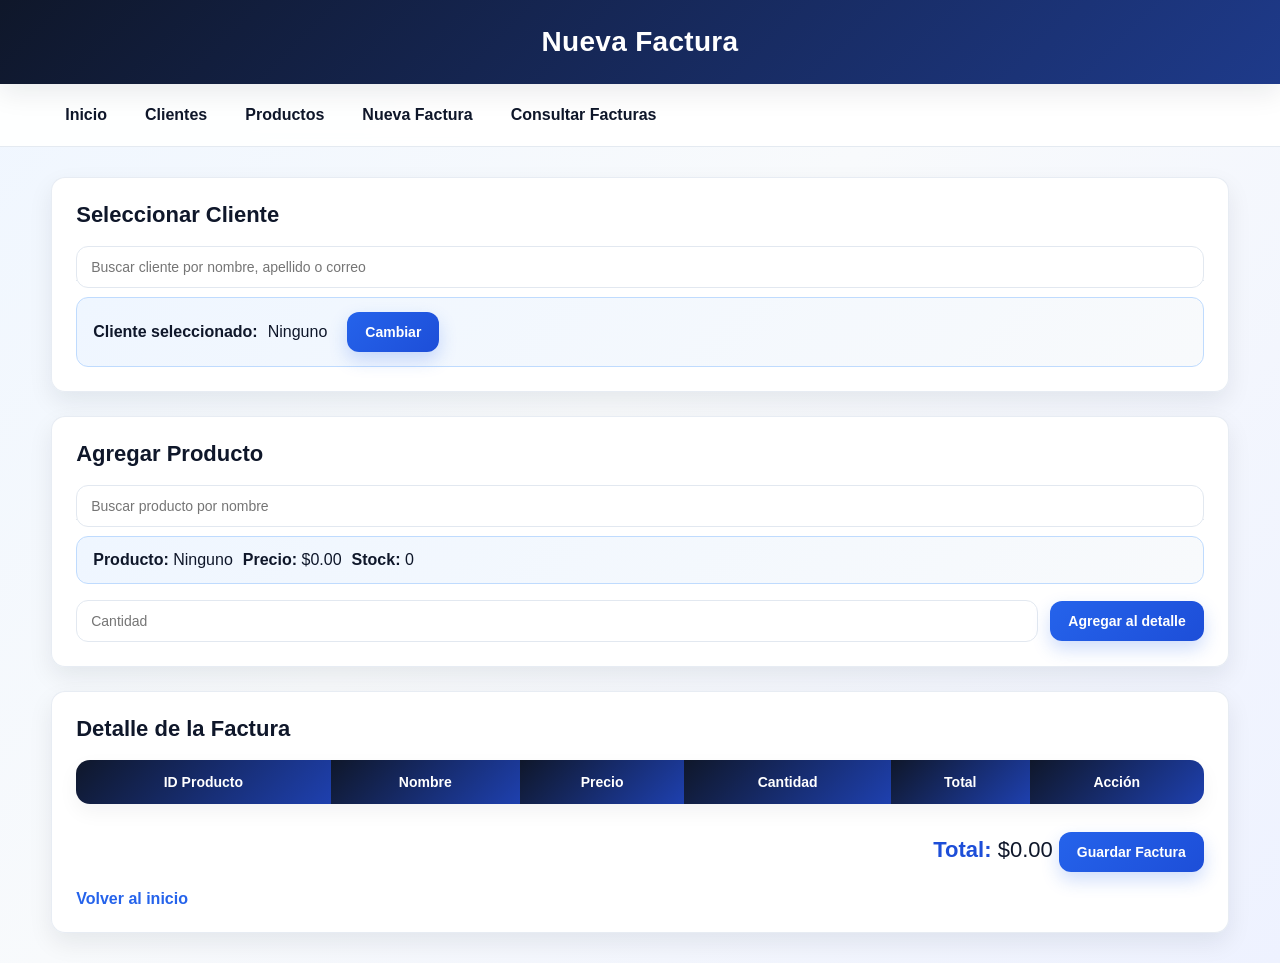
==== FrontEnd/pages/factura.html @ fe0275a5 "first commit" ====
<!DOCTYPE html>
<html lang="es">
<head>
  <meta charset="UTF-8">
  <meta name="viewport" content="width=device-width, initial-scale=1.0">
  <title>Nueva Factura</title>
  <link rel="stylesheet" href="../css/styles.css">
</head>
<body>
  <header class="header">
    <h1>Nueva Factura</h1>
  </header>

  <nav class="top-nav">
  <div class="top-nav-container">
    <a href="../index.html">Inicio</a>
    <a href="./clientes.html">Clientes</a>
    <a href="./productos.html">Productos</a>
    <a href="./factura.html">Nueva Factura</a>
    <a href="./facturas.html">Consultar Facturas</a>
  </div>
</nav>

  <main class="container">
    <section class="form-section">
      <h2>Seleccionar Cliente</h2>
      <input type="text" id="buscarCliente" placeholder="Buscar cliente por nombre, apellido o correo">
      <div id="resultadosClientes" class="resultados-busqueda"></div>

      <div class="seleccionado-box">
      <strong>Cliente seleccionado:</strong>
      <span id="clienteSeleccionadoTexto">Ninguno</span>
      <button id="btnCambiarCliente" style="margin-left:10px;">Cambiar</button>
</div>
    </section>

    <section class="form-section">
      <h2>Agregar Producto</h2>
      <input type="text" id="buscarProducto" placeholder="Buscar producto por nombre">
      <div id="resultadosProductos" class="resultados-busqueda"></div>

      <div class="seleccionado-box">
        <p><strong>Producto:</strong> <span id="productoNombre">Ninguno</span></p>
        <p><strong>Precio:</strong> <span id="productoPrecio">$0.00</span></p>
        <p><strong>Stock:</strong> <span id="productoStock">0</span></p>
      </div>

      <div class="cantidad-box">
        <input type="number" id="cantidadProducto" placeholder="Cantidad" min="1">
        <button id="btnAgregarProducto">Agregar al detalle</button>
      </div>
    </section>

    <section class="list-section">
      <h2>Detalle de la Factura</h2>

      <table>
        <thead>
          <tr>
            <th>ID Producto</th>
            <th>Nombre</th>
            <th>Precio</th>
            <th>Cantidad</th>
            <th>Total</th>
            <th>Acción</th>
          </tr>
        </thead>
        <tbody id="detalleFacturaBody"></tbody>
      </table>

      <div class="total-box">
        <strong>Total:</strong> <span id="totalFactura">$0.00</span>
        <button id="btnGuardarFactura">Guardar Factura</button>
      </div>

      <br>
      <a href="../index.html">Volver al inicio</a>
    </section>
  </main>

  <script src="../js/factura.js"></script>
</body>
</html>
---- FrontEnd/css/styles.css ----
:root {
  --primary: #2563eb;
  --primary-dark: #1d4ed8;
  --secondary: #0f172a;
  --success: #16a34a;
  --danger: #dc2626;
  --warning: #f59e0b;
  --background: #f8fafc;
  --surface: #ffffff;
  --border: #e2e8f0;
  --text: #1e293b;
  --text-light: #64748b;
  --shadow: 0 10px 25px rgba(15, 23, 42, 0.08);
  --radius: 14px;
  --radius-sm: 10px;
}

* {
  margin: 0;
  padding: 0;
  box-sizing: border-box;
  font-family: "Segoe UI", Arial, sans-serif;
}

body {
  background: linear-gradient(135deg, #eff6ff 0%, #f8fafc 45%, #eef2ff 100%);
  color: var(--text);
  min-height: 100vh;
}

.header {
  background: linear-gradient(135deg, var(--secondary), #1e3a8a);
  color: white;
  padding: 26px 20px;
  text-align: center;
  box-shadow: var(--shadow);
  position: sticky;
  top: 0;
  z-index: 20;
}

.header h1 {
  font-size: 28px;
  font-weight: 700;
  letter-spacing: 0.3px;
}

.container {
  width: 92%;
  max-width: 1180px;
  margin: 30px auto;
}

.menu {
  display: grid;
  grid-template-columns: repeat(auto-fit, minmax(240px, 1fr));
  gap: 22px;
}

.card {
  display: block;
  text-decoration: none;
  background: var(--surface);
  padding: 28px 22px;
  border-radius: var(--radius);
  box-shadow: var(--shadow);
  border: 1px solid rgba(226, 232, 240, 0.8);
  font-weight: 700;
  color: var(--primary);
  transition: transform 0.25s ease, box-shadow 0.25s ease, background 0.25s ease;
  position: relative;
  overflow: hidden;
}

.card::before {
  content: "";
  position: absolute;
  inset: 0;
  background: linear-gradient(135deg, rgba(37, 99, 235, 0.08), rgba(99, 102, 241, 0.04));
  opacity: 0;
  transition: opacity 0.25s ease;
}

.card:hover {
  transform: translateY(-6px);
  box-shadow: 0 16px 35px rgba(37, 99, 235, 0.15);
}

.card:hover::before {
  opacity: 1;
}

.form-section,
.list-section {
  background: rgba(255, 255, 255, 0.96);
  backdrop-filter: blur(8px);
  padding: 24px;
  margin-bottom: 24px;
  border-radius: var(--radius);
  box-shadow: var(--shadow);
  border: 1px solid rgba(226, 232, 240, 0.8);
}

.form-section h2,
.list-section h2 {
  margin-bottom: 18px;
  color: var(--secondary);
  font-size: 22px;
}

form {
  display: grid;
  gap: 14px;
}

input,
select,
textarea,
button {
  font-size: 14px;
}

form input,
form select,
form textarea,
#buscarCliente,
#buscarProducto,
#buscarNumero,
#buscarFecha,
input[type="date"],
input[type="number"],
input[type="text"],
input[type="email"] {
  width: 100%;
  padding: 12px 14px;
  border: 1px solid var(--border);
  border-radius: 12px;
  background-color: #fff;
  color: var(--text);
  outline: none;
  transition: border-color 0.2s ease, box-shadow 0.2s ease;
}

form input:focus,
form select:focus,
form textarea:focus,
#buscarCliente:focus,
#buscarProducto:focus,
#buscarNumero:focus,
#buscarFecha:focus,
input[type="date"]:focus,
input[type="number"]:focus,
input[type="text"]:focus,
input[type="email"]:focus {
  border-color: var(--primary);
  box-shadow: 0 0 0 4px rgba(37, 99, 235, 0.12);
}

button {
  background: linear-gradient(135deg, var(--primary), var(--primary-dark));
  color: white;
  border: none;
  border-radius: 12px;
  padding: 12px 18px;
  font-weight: 600;
  cursor: pointer;
  transition: transform 0.2s ease, opacity 0.2s ease, box-shadow 0.2s ease;
  box-shadow: 0 8px 18px rgba(37, 99, 235, 0.22);
}

button:hover {
  transform: translateY(-2px);
  opacity: 0.96;
}

button:disabled {
  background: #94a3b8;
  box-shadow: none;
  cursor: not-allowed;
  transform: none;
}

table {
  width: 100%;
  border-collapse: separate;
  border-spacing: 0;
  margin-top: 16px;
  overflow: hidden;
  border-radius: 14px;
  background: white;
  box-shadow: 0 8px 20px rgba(15, 23, 42, 0.05);
}

table thead th {
  background: linear-gradient(135deg, var(--secondary), #1e40af);
  color: white;
  font-weight: 600;
  padding: 14px 12px;
  text-align: center;
  font-size: 14px;
}

table tbody td {
  border-bottom: 1px solid #edf2f7;
  padding: 13px 12px;
  text-align: center;
  color: var(--text);
  font-size: 14px;
}

table tbody tr:nth-child(even) {
  background-color: #f8fbff;
}

table tbody tr:hover {
  background-color: #eef4ff;
}

.pagination {
  margin-top: 18px;
  display: flex;
  gap: 12px;
  align-items: center;
  justify-content: flex-end;
  flex-wrap: wrap;
}

.pagination span {
  color: var(--text-light);
  font-weight: 600;
}

.resultados-busqueda {
  border: 1px solid var(--border);
  border-top: none;
  max-height: 210px;
  overflow-y: auto;
  background: white;
  margin-top: -8px;
  margin-bottom: 16px;
  border-bottom-left-radius: 12px;
  border-bottom-right-radius: 12px;
  box-shadow: 0 8px 20px rgba(15, 23, 42, 0.06);
}

.resultado-item {
  padding: 12px 14px;
  border-top: 1px solid #eef2f7;
  cursor: pointer;
  transition: background-color 0.2s ease;
}

.resultado-item:hover {
  background-color: #eff6ff;
}

.seleccionado-box,
.cantidad-box,
.total-box {
  margin-top: 16px;
}

.seleccionado-box {
  background: linear-gradient(135deg, #eff6ff, #f8fafc);
  border: 1px solid #bfdbfe;
  padding: 14px 16px;
  border-radius: 12px;
  color: var(--secondary);
  display: flex;
  align-items: center;
  gap: 10px;
  flex-wrap: wrap;
}

.cantidad-box {
  display: flex;
  gap: 12px;
  align-items: center;
  flex-wrap: wrap;
}

.cantidad-box input {
  flex: 1;
  min-width: 180px;
}

.total-box {
  text-align: right;
  font-size: 22px;
  color: var(--secondary);
  padding-top: 12px;
}

.total-box strong {
  color: var(--primary-dark);
}

a {
  color: var(--primary);
  text-decoration: none;
  font-weight: 600;
}

a:hover {
  text-decoration: underline;
}

hr {
  border: none;
  border-top: 1px solid var(--border);
  margin: 20px 0;
}

@media (max-width: 768px) {
  .header h1 {
    font-size: 22px;
  }

  .container {
    width: 95%;
    margin: 20px auto;
  }

  .form-section,
  .list-section {
    padding: 18px;
  }

  table {
    display: block;
    overflow-x: auto;
    white-space: nowrap;
  }

  .pagination {
    justify-content: center;
  }

  .total-box {
    text-align: left;
  }
}

.top-nav {
  background: rgba(255, 255, 255, 0.92);
  border-bottom: 1px solid rgba(226, 232, 240, 0.9);
  backdrop-filter: blur(10px);
  position: sticky;
  top: 82px;
  z-index: 15;
}

.top-nav-container {
  width: 92%;
  max-width: 1180px;
  margin: 0 auto;
  display: flex;
  gap: 10px;
  flex-wrap: wrap;
  padding: 12px 0;
}

.top-nav a {
  padding: 10px 14px;
  border-radius: 10px;
  color: var(--secondary);
  text-decoration: none;
  font-weight: 600;
  transition: background-color 0.2s ease, color 0.2s ease;
}

.top-nav a:hover {
  background-color: #dbeafe;
  color: var(--primary-dark);
  text-decoration: none;
}

.page-header {
  display: flex;
  justify-content: space-between;
  align-items: center;
  gap: 14px;
  margin-bottom: 18px;
  flex-wrap: wrap;
}

.page-header p {
  color: var(--text-light);
  margin-top: 6px;
}

.badge {
  display: inline-block;
  background: #dbeafe;
  color: var(--primary-dark);
  font-weight: 700;
  font-size: 12px;
  padding: 7px 12px;
  border-radius: 999px;
}

.action-row {
  display: flex;
  gap: 12px;
  flex-wrap: wrap;
  align-items: center;
}

.small-button {
  padding: 8px 12px;
  font-size: 13px;
  border-radius: 10px;
}

.table-wrapper {
  overflow-x: auto;
  border-radius: 14px;
}

.empty-state {
  text-align: center;
  color: var(--text-light);
  padding: 25px 10px;
}

@media (max-width: 768px) {
  .top-nav {
    top: 74px;
  }

  .top-nav-container {
    width: 95%;
  }

  .page-header {
    align-items: flex-start;
  }
}
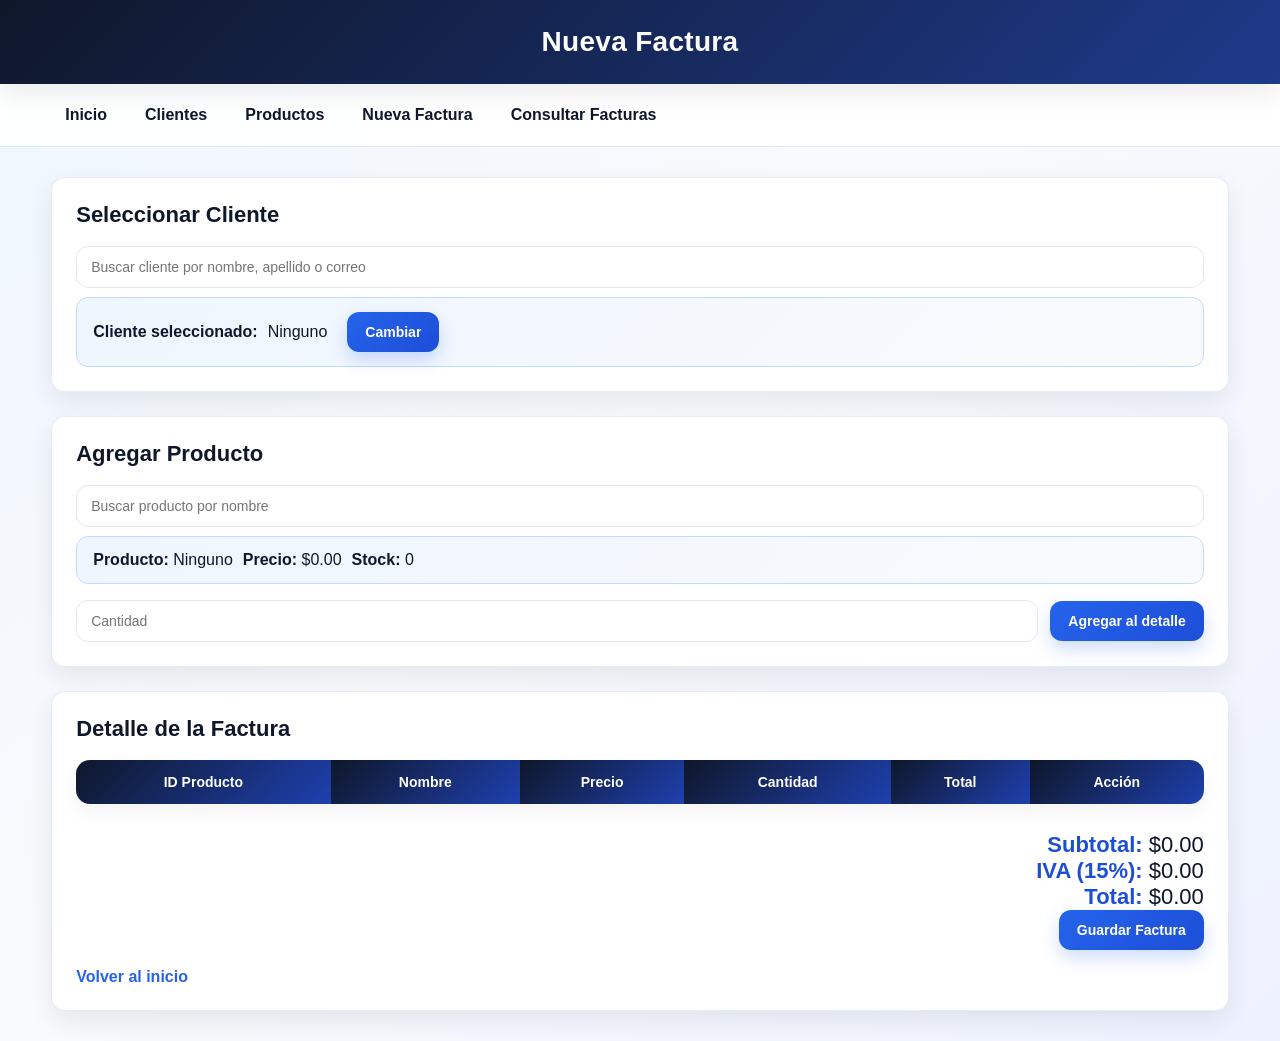
==== commit 8a7d5053: "Implementacion de IVA y Precio Final" ====
--- a/FrontEnd/pages/factura.html
+++ b/FrontEnd/pages/factura.html
@@ -69,7 +69,9 @@
       </table>
 
       <div class="total-box">
-        <strong>Total:</strong> <span id="totalFactura">$0.00</span>
+        <p><strong>Subtotal:</strong> <span id="subtotalFactura">$0.00</span></p>
+        <p><strong>IVA (15%):</strong> <span id="ivaFactura">$0.00</span></p>
+        <p><strong>Total:</strong> <span id="totalFactura">$0.00</span></p>
         <button id="btnGuardarFactura">Guardar Factura</button>
       </div>
 
@@ -78,6 +80,8 @@
     </section>
   </main>
 
-  <script src="../js/factura.js"></script>
+<div id="toast-container"></div>
+<script src="../js/toast.js"></script>
+<script src="../js/factura.js"></script>
 </body>
 </html>
--- a/FrontEnd/css/styles.css
+++ b/FrontEnd/css/styles.css
@@ -435,4 +435,118 @@
   .page-header {
     align-items: flex-start;
   }
+}
+
+#toast-container {
+  position: fixed;
+  top: 95px;
+  right: 20px;
+  z-index: 9999;
+  display: flex;
+  flex-direction: column;
+  gap: 12px;
+  pointer-events: none;
+}
+
+.toast {
+  min-width: 280px;
+  max-width: 360px;
+  padding: 14px 16px;
+  border-radius: 14px;
+  color: white;
+  font-weight: 600;
+  box-shadow: 0 14px 30px rgba(15, 23, 42, 0.18);
+  opacity: 0;
+  transform: translateX(30px);
+  animation: toastIn 0.3s ease forwards;
+  pointer-events: auto;
+  position: relative;
+  overflow: hidden;
+}
+
+.toast.success {
+  background: linear-gradient(135deg, #16a34a, #22c55e);
+}
+
+.toast.error {
+  background: linear-gradient(135deg, #dc2626, #ef4444);
+}
+
+.toast.info {
+  background: linear-gradient(135deg, #2563eb, #3b82f6);
+}
+
+.toast.warning {
+  background: linear-gradient(135deg, #d97706, #f59e0b);
+}
+
+.toast::after {
+  content: "";
+  position: absolute;
+  left: 0;
+  bottom: 0;
+  height: 4px;
+  width: 100%;
+  background: rgba(255, 255, 255, 0.35);
+  animation: toastBar 3.5s linear forwards;
+}
+
+.toast-close {
+  background: transparent;
+  border: none;
+  color: white;
+  font-size: 18px;
+  font-weight: bold;
+  cursor: pointer;
+  box-shadow: none;
+  padding: 0;
+  margin-left: 12px;
+}
+
+.toast-content {
+  display: flex;
+  justify-content: space-between;
+  align-items: flex-start;
+  gap: 12px;
+}
+
+.toast-message {
+  line-height: 1.4;
+  flex: 1;
+}
+
+@keyframes toastIn {
+  to {
+    opacity: 1;
+    transform: translateX(0);
+  }
+}
+
+@keyframes toastOut {
+  to {
+    opacity: 0;
+    transform: translateX(30px);
+  }
+}
+
+@keyframes toastBar {
+  from {
+    width: 100%;
+  }
+  to {
+    width: 0%;
+  }
+}
+
+@media (max-width: 768px) {
+  #toast-container {
+    top: 85px;
+    right: 12px;
+    left: 12px;
+  }
+
+  .toast {
+    min-width: auto;
+    max-width: 100%;
+  }
 }
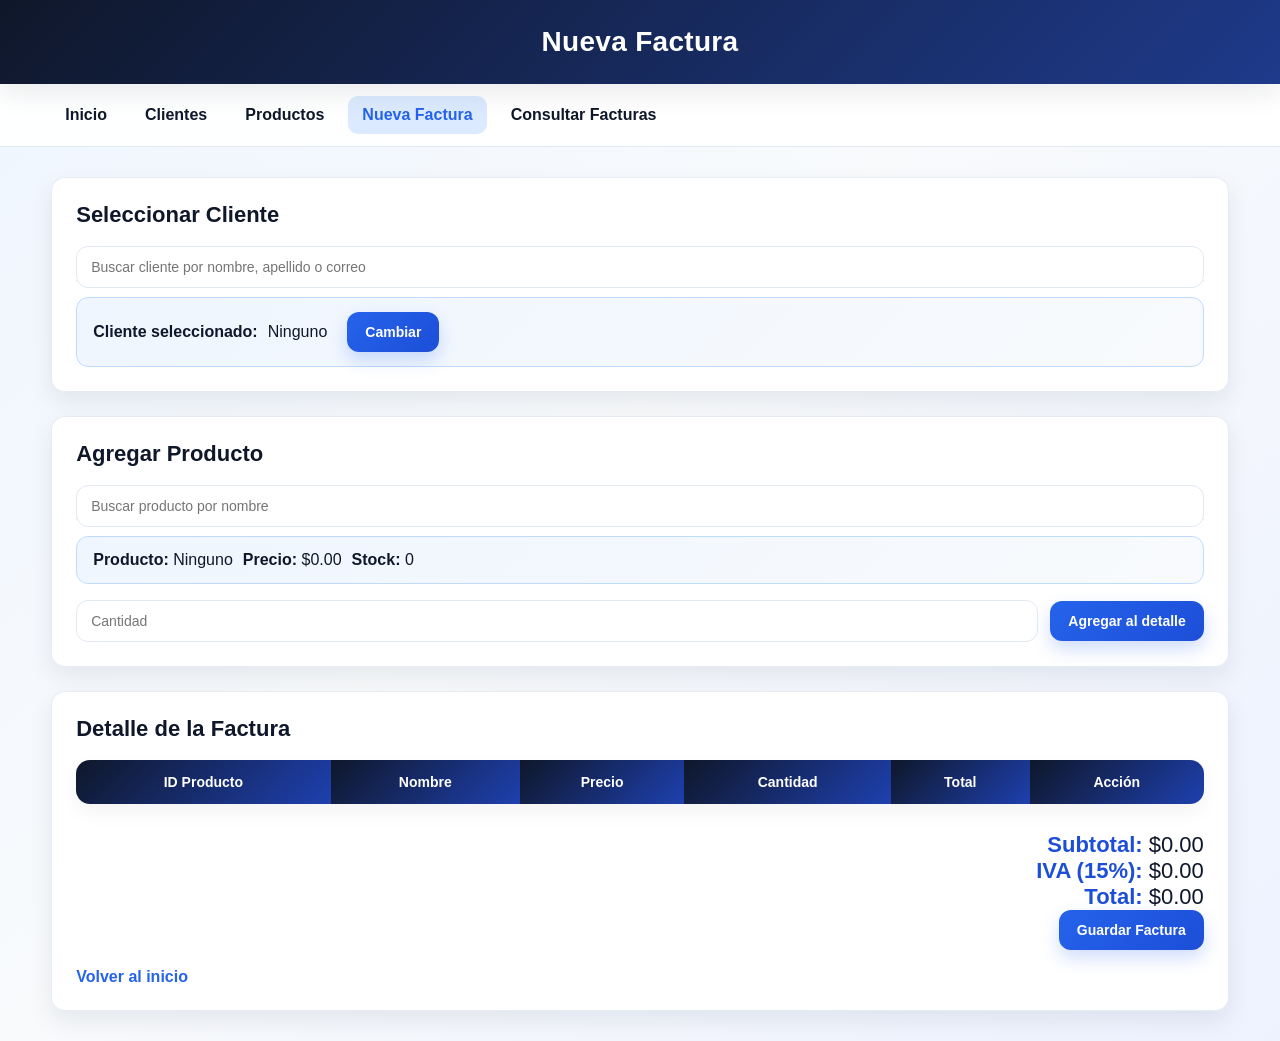
==== commit 54879ff9: "Select State, Paginacion de 10, Guardado de PDFs en carpeta exclusiva" ====
--- a/FrontEnd/pages/factura.html
+++ b/FrontEnd/pages/factura.html
@@ -11,13 +11,13 @@
     <h1>Nueva Factura</h1>
   </header>
 
-  <nav class="top-nav">
+<nav class="top-nav">
   <div class="top-nav-container">
-    <a href="../index.html">Inicio</a>
-    <a href="./clientes.html">Clientes</a>
-    <a href="./productos.html">Productos</a>
-    <a href="./factura.html">Nueva Factura</a>
-    <a href="./facturas.html">Consultar Facturas</a>
+    <a href="../index.html" class="nav-link">Inicio</a>
+    <a href="./clientes.html" class="nav-link">Clientes</a>
+    <a href="./productos.html" class="nav-link">Productos</a>
+    <a href="./factura.html" class="nav-link">Nueva Factura</a>
+    <a href="./facturas.html" class="nav-link">Consultar Facturas</a>
   </div>
 </nav>
 
@@ -83,5 +83,6 @@
 <div id="toast-container"></div>
 <script src="../js/toast.js"></script>
 <script src="../js/factura.js"></script>
+<script src="../js/nav.js"></script>
 </body>
 </html>
--- a/FrontEnd/css/styles.css
+++ b/FrontEnd/css/styles.css
@@ -549,4 +549,22 @@
     min-width: auto;
     max-width: 100%;
   }
+}
+
+.nav-link {
+  padding: 10px 18px;
+  border-radius: 10px;
+  transition: all 0.3s ease;
+}
+
+/* Hover bonito */
+.nav-link:hover {
+  background: rgba(0, 0, 0, 0.05);
+}
+
+/* ACTIVO (como tu imagen) */
+.nav-link.active {
+  background: #dbeafe; /* azul clarito */
+  color: #2563eb;       /* azul */
+  font-weight: 600;
 }
